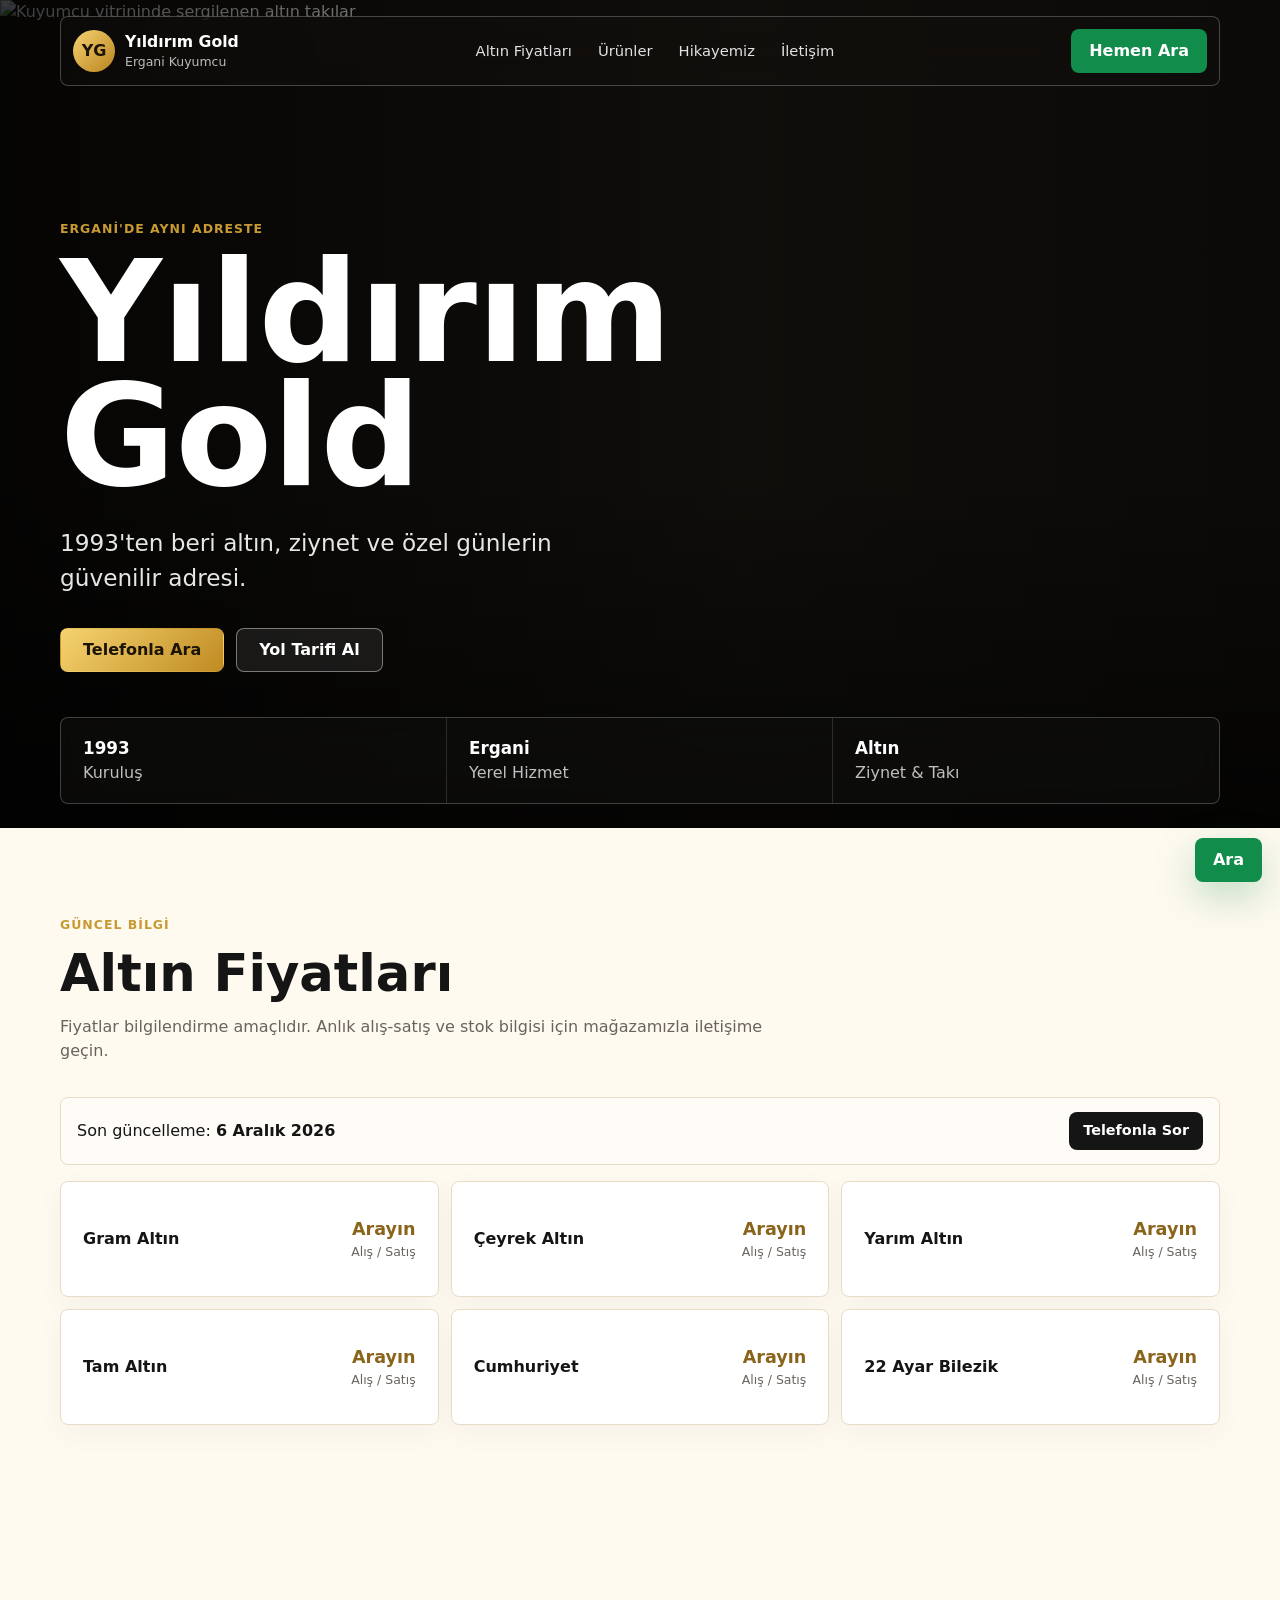
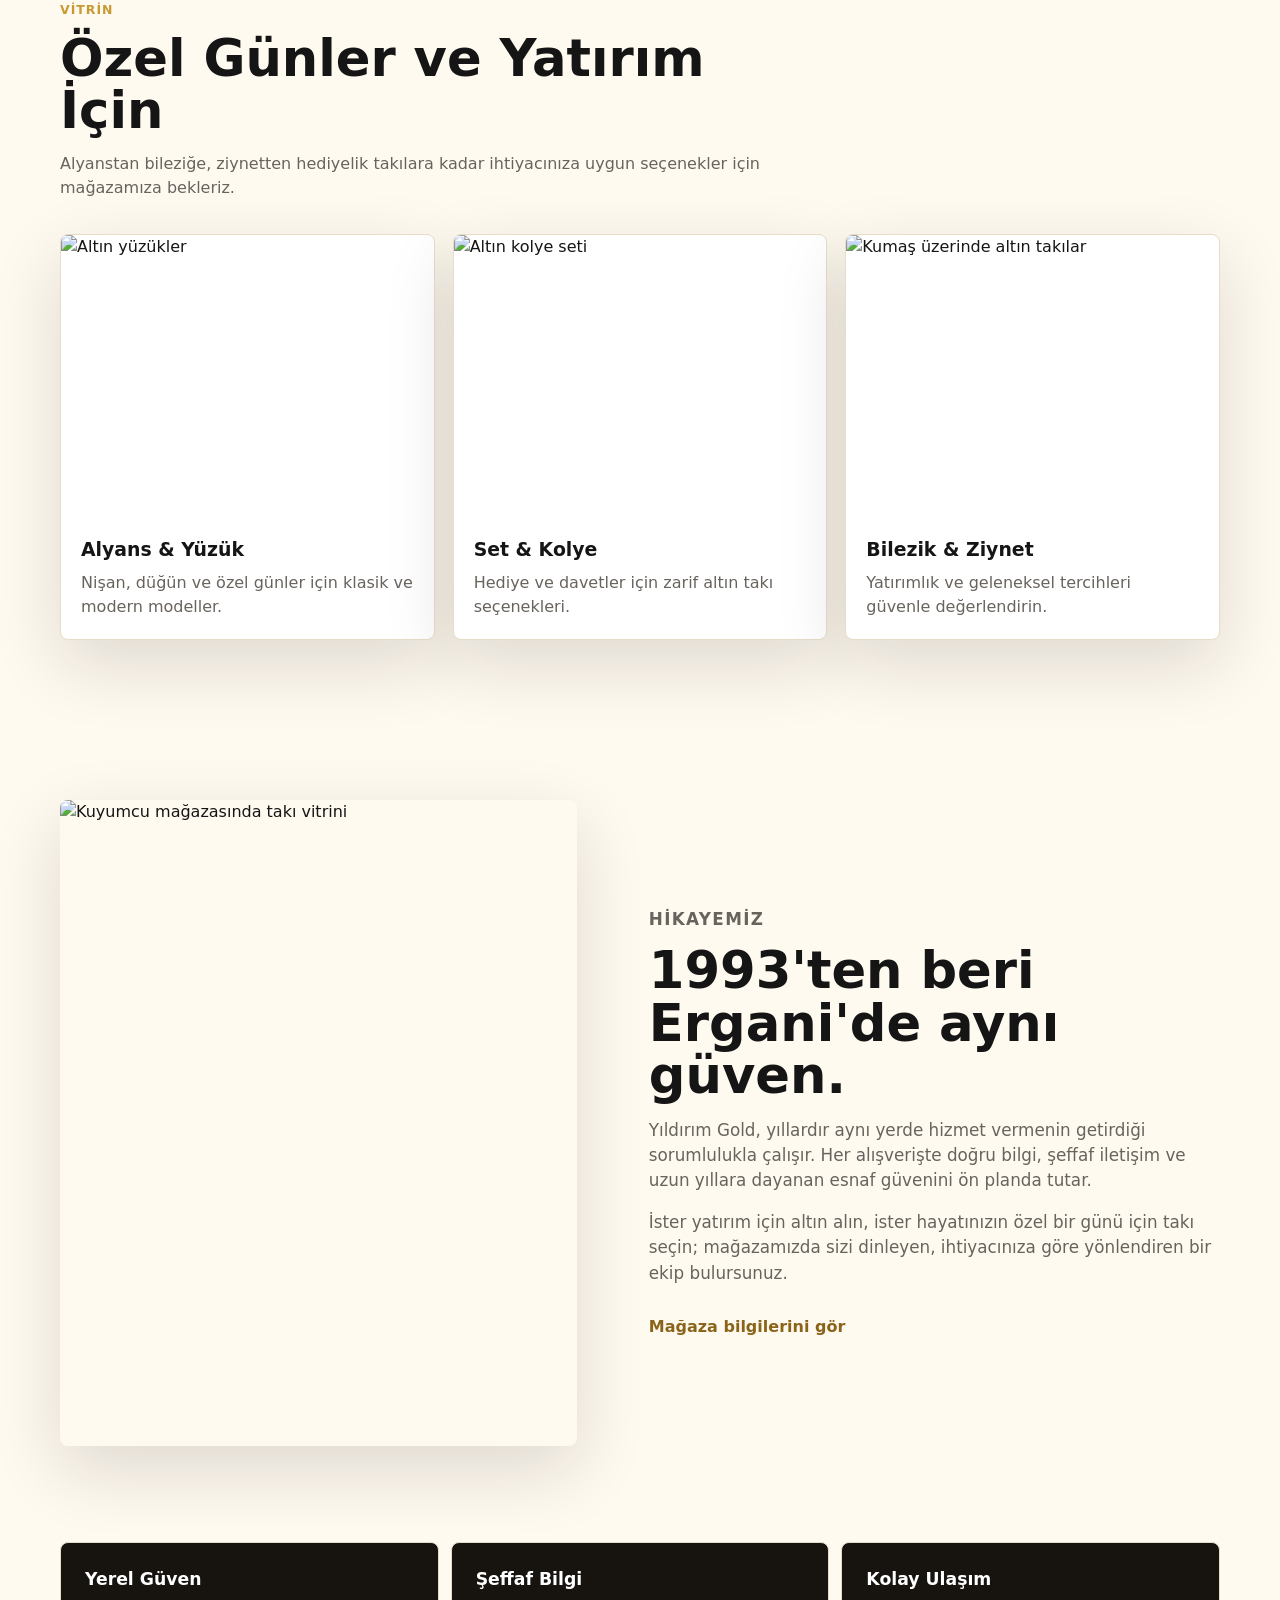
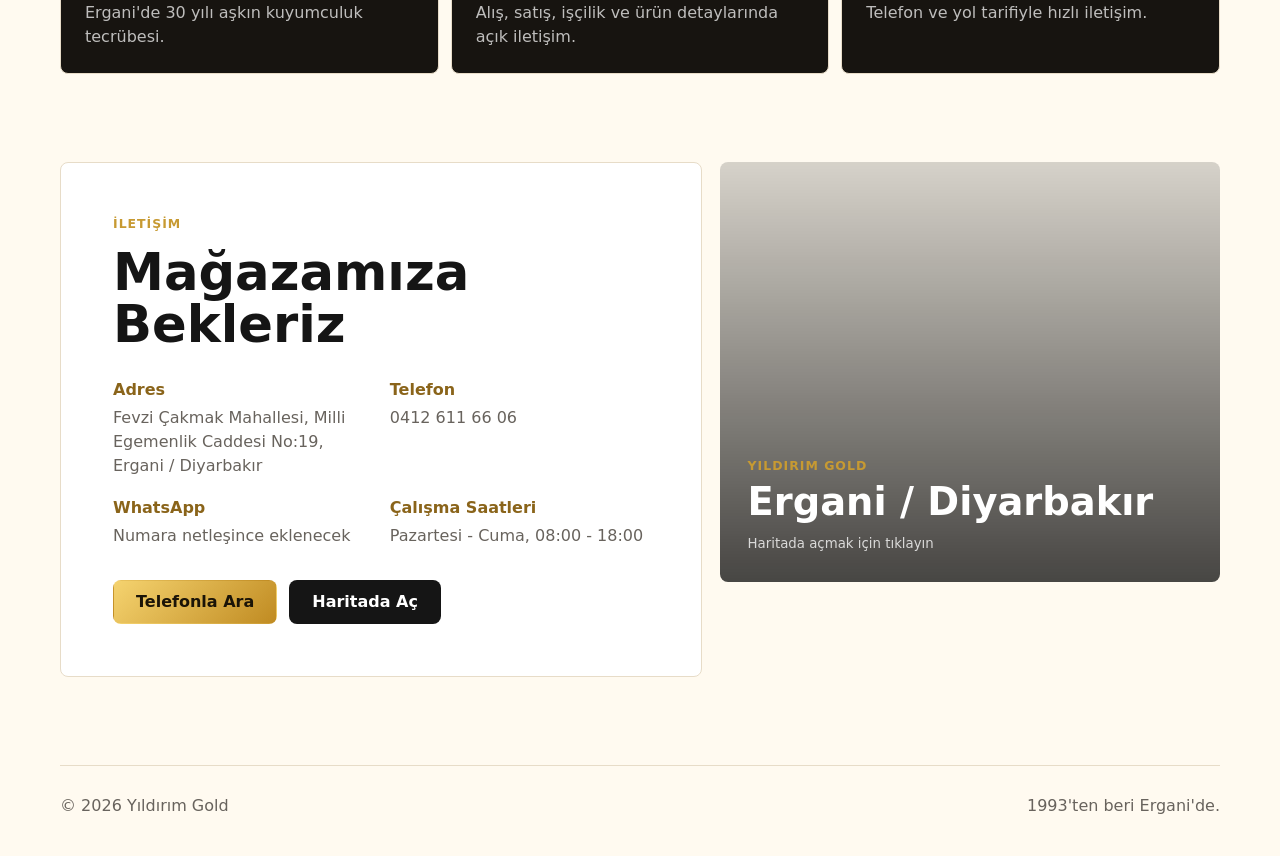
==== index.html @ 0af30cfc "Initial import" ====
<!doctype html>
<html lang="tr">
  <head>
    <meta charset="utf-8">
    <meta name="viewport" content="width=device-width, initial-scale=1">
    <title>Yıldırım Gold | 1993'ten Beri Ergani'de Kuyumcu</title>
    <meta name="description" content="Yıldırım Gold, 1993 yılından beri Ergani'de aynı adreste hizmet veren güvenilir kuyumcu. Altın, bilezik, alyans, ziynet ve yatırım altını için bize ulaşın.">
    <meta name="theme-color" content="#111111">
    <meta property="og:title" content="Yıldırım Gold">
    <meta property="og:description" content="1993'ten beri Ergani'de güvenle.">
    <meta property="og:type" content="website">
    <meta property="og:image" content="https://images.pexels.com/photos/29043373/pexels-photo-29043373.jpeg?auto=compress&cs=tinysrgb&w=1200">
    <link rel="preconnect" href="https://images.pexels.com">
    <link rel="icon" href="favicon.svg" type="image/svg+xml">
    <link rel="stylesheet" href="styles.css">
    <script type="application/ld+json">
      {
        "@context": "https://schema.org",
        "@type": "JewelryStore",
        "name": "Yıldırım Gold",
        "url": "https://yildirimgold.com",
        "telephone": "+904126116606",
        "address": {
          "@type": "PostalAddress",
          "streetAddress": "Fevzi Çakmak Mahallesi, Milli Egemenlik Caddesi No:19",
          "addressLocality": "Ergani",
          "addressRegion": "Diyarbakır",
          "postalCode": "21950",
          "addressCountry": "TR"
        },
        "foundingDate": "1993"
      }
    </script>
  </head>
  <body>
    <header class="site-header" data-header>
      <a class="brand" href="#top" aria-label="Yıldırım Gold ana sayfa">
        <span class="brand-mark">YG</span>
        <span>
          <strong>Yıldırım Gold</strong>
          <small>Ergani Kuyumcu</small>
        </span>
      </a>

      <button class="nav-toggle" type="button" aria-label="Menüyü aç" aria-expanded="false" data-nav-toggle>
        <span></span>
        <span></span>
      </button>

      <nav class="site-nav" data-nav>
        <a href="#fiyatlar">Altın Fiyatları</a>
        <a href="#urunler">Ürünler</a>
        <a href="#hikaye">Hikayemiz</a>
        <a href="#iletisim">İletişim</a>
      </nav>

      <a class="header-action" href="tel:+904126116606">Hemen Ara</a>
    </header>

    <main id="top">
      <section class="hero" aria-label="Yıldırım Gold tanıtım">
        <picture>
          <source media="(max-width: 700px)" srcset="https://images.pexels.com/photos/29043373/pexels-photo-29043373.jpeg?auto=compress&cs=tinysrgb&w=900">
          <img src="https://images.pexels.com/photos/29043373/pexels-photo-29043373.jpeg?auto=compress&cs=tinysrgb&w=1800" alt="Kuyumcu vitrininde sergilenen altın takılar">
        </picture>
        <div class="hero-overlay"></div>
        <div class="hero-content">
          <p class="eyebrow">Ergani'de aynı adreste</p>
          <h1>Yıldırım Gold</h1>
          <p class="hero-copy">1993'ten beri altın, ziynet ve özel günlerin güvenilir adresi.</p>
          <div class="hero-actions">
            <a class="btn btn-primary" href="tel:+904126116606">Telefonla Ara</a>
            <a class="btn btn-ghost" href="#iletisim">Yol Tarifi Al</a>
          </div>
        </div>
        <div class="hero-strip" aria-label="Öne çıkan bilgiler">
          <span><strong>1993</strong> Kuruluş</span>
          <span><strong>Ergani</strong> Yerel Hizmet</span>
          <span><strong>Altın</strong> Ziynet & Takı</span>
        </div>
      </section>

      <section class="section price-section" id="fiyatlar">
        <div class="section-heading">
          <p class="eyebrow">Güncel bilgi</p>
          <h2>Altın Fiyatları</h2>
          <p>Fiyatlar bilgilendirme amaçlıdır. Anlık alış-satış ve stok bilgisi için mağazamızla iletişime geçin.</p>
        </div>

        <div class="price-toolbar">
          <span>Son güncelleme: <strong data-updated-at>Bugün</strong></span>
          <a href="tel:+904126116606">Telefonla Sor</a>
        </div>

        <div class="price-grid" aria-label="Altın fiyat listesi">
          <article class="price-card">
            <span>Gram Altın</span>
            <div><strong>Arayın</strong><small>Alış / Satış</small></div>
          </article>
          <article class="price-card">
            <span>Çeyrek Altın</span>
            <div><strong>Arayın</strong><small>Alış / Satış</small></div>
          </article>
          <article class="price-card">
            <span>Yarım Altın</span>
            <div><strong>Arayın</strong><small>Alış / Satış</small></div>
          </article>
          <article class="price-card">
            <span>Tam Altın</span>
            <div><strong>Arayın</strong><small>Alış / Satış</small></div>
          </article>
          <article class="price-card">
            <span>Cumhuriyet</span>
            <div><strong>Arayın</strong><small>Alış / Satış</small></div>
          </article>
          <article class="price-card">
            <span>22 Ayar Bilezik</span>
            <div><strong>Arayın</strong><small>Alış / Satış</small></div>
          </article>
        </div>
      </section>

      <section class="section products-section" id="urunler">
        <div class="section-heading">
          <p class="eyebrow">Vitrin</p>
          <h2>Özel Günler ve Yatırım İçin</h2>
          <p>Alyanstan bileziğe, ziynetten hediyelik takılara kadar ihtiyacınıza uygun seçenekler için mağazamıza bekleriz.</p>
        </div>

        <div class="product-grid">
          <article class="product-card">
            <img src="https://images.pexels.com/photos/13895021/pexels-photo-13895021.jpeg?auto=compress&cs=tinysrgb&w=900" alt="Altın yüzükler">
            <div>
              <h3>Alyans & Yüzük</h3>
              <p>Nişan, düğün ve özel günler için klasik ve modern modeller.</p>
            </div>
          </article>
          <article class="product-card">
            <img src="https://images.pexels.com/photos/28347075/pexels-photo-28347075.jpeg?auto=compress&cs=tinysrgb&w=900" alt="Altın kolye seti">
            <div>
              <h3>Set & Kolye</h3>
              <p>Hediye ve davetler için zarif altın takı seçenekleri.</p>
            </div>
          </article>
          <article class="product-card">
            <img src="https://images.pexels.com/photos/28716970/pexels-photo-28716970.jpeg?auto=compress&cs=tinysrgb&w=900" alt="Kumaş üzerinde altın takılar">
            <div>
              <h3>Bilezik & Ziynet</h3>
              <p>Yatırımlık ve geleneksel tercihleri güvenle değerlendirin.</p>
            </div>
          </article>
        </div>
      </section>

      <section class="story-section" id="hikaye">
        <div class="story-media">
          <img src="https://images.pexels.com/photos/20858959/pexels-photo-20858959.jpeg?auto=compress&cs=tinysrgb&w=1100" alt="Kuyumcu mağazasında takı vitrini">
        </div>
        <div class="story-content">
          <p class="eyebrow">Hikayemiz</p>
          <h2>1993'ten beri Ergani'de aynı güven.</h2>
          <p>Yıldırım Gold, yıllardır aynı yerde hizmet vermenin getirdiği sorumlulukla çalışır. Her alışverişte doğru bilgi, şeffaf iletişim ve uzun yıllara dayanan esnaf güvenini ön planda tutar.</p>
          <p>İster yatırım için altın alın, ister hayatınızın özel bir günü için takı seçin; mağazamızda sizi dinleyen, ihtiyacınıza göre yönlendiren bir ekip bulursunuz.</p>
          <a class="text-link" href="#iletisim">Mağaza bilgilerini gör</a>
        </div>
      </section>

      <section class="section trust-section" aria-label="Yıldırım Gold hizmet anlayışı">
        <div class="trust-item">
          <strong>Yerel Güven</strong>
          <span>Ergani'de 30 yılı aşkın kuyumculuk tecrübesi.</span>
        </div>
        <div class="trust-item">
          <strong>Şeffaf Bilgi</strong>
          <span>Alış, satış, işçilik ve ürün detaylarında açık iletişim.</span>
        </div>
        <div class="trust-item">
          <strong>Kolay Ulaşım</strong>
          <span>Telefon ve yol tarifiyle hızlı iletişim.</span>
        </div>
      </section>

      <section class="contact-section" id="iletisim">
        <div class="contact-panel">
          <p class="eyebrow">İletişim</p>
          <h2>Mağazamıza Bekleriz</h2>
          <dl>
            <div>
              <dt>Adres</dt>
              <dd>Fevzi Çakmak Mahallesi, Milli Egemenlik Caddesi No:19, Ergani / Diyarbakır</dd>
            </div>
            <div>
              <dt>Telefon</dt>
              <dd><a href="tel:+904126116606">0412 611 66 06</a></dd>
            </div>
            <div>
              <dt>WhatsApp</dt>
              <dd>Numara netleşince eklenecek</dd>
            </div>
            <div>
              <dt>Çalışma Saatleri</dt>
              <dd>Pazartesi - Cuma, 08:00 - 18:00</dd>
            </div>
          </dl>
          <div class="contact-actions">
            <a class="btn btn-primary" href="tel:+904126116606">Telefonla Ara</a>
            <a class="btn btn-dark" href="https://www.google.com/maps/search/?api=1&query=Y%C4%B1ld%C4%B1r%C4%B1m%20Gold%20Fevzi%20%C3%87akmak%20Milli%20Egemenlik%20Caddesi%20No%3A19%20Ergani%20Diyarbak%C4%B1r" target="_blank" rel="noreferrer">Haritada Aç</a>
          </div>
        </div>
        <div class="map-panel" aria-label="Yıldırım Gold harita bağlantısı">
          <a href="https://www.google.com/maps/search/?api=1&query=Y%C4%B1ld%C4%B1r%C4%B1m%20Gold%20Fevzi%20%C3%87akmak%20Milli%20Egemenlik%20Caddesi%20No%3A19%20Ergani%20Diyarbak%C4%B1r" target="_blank" rel="noreferrer">
            <span>Yıldırım Gold</span>
            <strong>Ergani / Diyarbakır</strong>
            <small>Haritada açmak için tıklayın</small>
          </a>
        </div>
      </section>
    </main>

    <a class="floating-whatsapp" href="tel:+904126116606" aria-label="Yıldırım Gold telefon ara">Ara</a>

    <footer class="site-footer">
      <span>© <span data-year></span> Yıldırım Gold</span>
      <span>1993'ten beri Ergani'de.</span>
    </footer>

    <script src="script.js"></script>
  </body>
</html>
---- styles.css ----
:root {
  --ink: #151515;
  --muted: #68635d;
  --paper: #fffaf0;
  --surface: #ffffff;
  --line: #e7dcc8;
  --gold: #c79a32;
  --gold-dark: #8a641a;
  --green: #128c4a;
  --shadow: 0 24px 70px rgba(20, 17, 12, 0.14);
  --max: 1160px;
}

* {
  box-sizing: border-box;
}

html {
  scroll-behavior: smooth;
}

body {
  margin: 0;
  color: var(--ink);
  background: var(--paper);
  font-family: Inter, ui-sans-serif, system-ui, -apple-system, BlinkMacSystemFont, "Segoe UI", sans-serif;
  line-height: 1.5;
}

img {
  display: block;
  max-width: 100%;
}

a {
  color: inherit;
  text-decoration: none;
}

.site-header {
  position: fixed;
  inset: 0 0 auto;
  z-index: 30;
  display: grid;
  grid-template-columns: auto 1fr auto;
  align-items: center;
  gap: 24px;
  width: min(calc(100% - 32px), var(--max));
  margin: 16px auto 0;
  padding: 12px;
  border: 1px solid rgba(255, 255, 255, 0.24);
  border-radius: 8px;
  color: #fff;
  background: rgba(20, 18, 16, 0.42);
  backdrop-filter: blur(16px);
  transition: background 180ms ease, color 180ms ease, box-shadow 180ms ease;
}

.site-header.is-scrolled,
.site-header.is-open {
  color: var(--ink);
  background: rgba(255, 250, 240, 0.94);
  border-color: rgba(199, 154, 50, 0.18);
  box-shadow: 0 12px 40px rgba(20, 17, 12, 0.08);
}

.brand {
  display: inline-flex;
  align-items: center;
  gap: 10px;
  min-width: max-content;
}

.brand-mark {
  display: grid;
  place-items: center;
  width: 42px;
  height: 42px;
  border-radius: 50%;
  color: #1b1407;
  background: linear-gradient(135deg, #f6d372, #b9841d);
  font-weight: 800;
  letter-spacing: 0;
}

.brand strong,
.brand small {
  display: block;
}

.brand strong {
  font-size: 0.98rem;
}

.brand small {
  color: currentColor;
  opacity: 0.72;
  font-size: 0.78rem;
}

.site-nav {
  justify-self: center;
  display: flex;
  align-items: center;
  gap: 26px;
  font-size: 0.92rem;
}

.site-nav a {
  opacity: 0.88;
}

.site-nav a:hover {
  opacity: 1;
}

.header-action,
.btn,
.price-toolbar a,
.floating-whatsapp {
  display: inline-flex;
  align-items: center;
  justify-content: center;
  min-height: 44px;
  border-radius: 8px;
  font-weight: 700;
}

.header-action {
  padding: 0 18px;
  color: #fff;
  background: var(--green);
}

.nav-toggle {
  display: none;
  width: 44px;
  height: 44px;
  border: 0;
  border-radius: 8px;
  background: rgba(255, 255, 255, 0.16);
}

.nav-toggle span {
  display: block;
  width: 18px;
  height: 2px;
  margin: 5px auto;
  background: currentColor;
}

.hero {
  position: relative;
  min-height: 92vh;
  display: grid;
  align-items: end;
  overflow: hidden;
  color: #fff;
  background: #171410;
}

.hero picture,
.hero img,
.hero-overlay {
  position: absolute;
  inset: 0;
  width: 100%;
  height: 100%;
}

.hero img {
  object-fit: cover;
}

.hero-overlay {
  background:
    linear-gradient(90deg, rgba(0, 0, 0, 0.76), rgba(0, 0, 0, 0.28) 58%, rgba(0, 0, 0, 0.48)),
    linear-gradient(0deg, rgba(0, 0, 0, 0.68), rgba(0, 0, 0, 0.05) 42%);
}

.hero-content {
  position: relative;
  z-index: 1;
  width: min(calc(100% - 32px), var(--max));
  margin: 0 auto;
  padding: 180px 0 156px;
}

.eyebrow {
  margin: 0 0 12px;
  color: var(--gold);
  font-size: 0.78rem;
  font-weight: 800;
  letter-spacing: 0.08em;
  text-transform: uppercase;
}

.hero h1 {
  max-width: 780px;
  margin: 0;
  font-size: clamp(4rem, 11vw, 9.5rem);
  line-height: 0.88;
  letter-spacing: 0;
}

.hero-copy {
  max-width: 600px;
  margin: 28px 0 0;
  color: rgba(255, 255, 255, 0.9);
  font-size: clamp(1.15rem, 2vw, 1.45rem);
}

.hero-actions,
.contact-actions {
  display: flex;
  flex-wrap: wrap;
  gap: 12px;
  margin-top: 32px;
}

.btn {
  padding: 0 22px;
  border: 1px solid transparent;
}

.btn-primary {
  color: #1b1407;
  background: linear-gradient(135deg, #f5d36f, #c08b22);
}

.btn-ghost {
  color: #fff;
  border-color: rgba(255, 255, 255, 0.42);
  background: rgba(255, 255, 255, 0.08);
}

.btn-dark {
  color: #fff;
  background: var(--ink);
}

.hero-strip {
  position: absolute;
  z-index: 2;
  left: 50%;
  bottom: 24px;
  display: grid;
  grid-template-columns: repeat(3, 1fr);
  width: min(calc(100% - 32px), var(--max));
  transform: translateX(-50%);
  border: 1px solid rgba(255, 255, 255, 0.22);
  border-radius: 8px;
  background: rgba(18, 17, 15, 0.54);
  backdrop-filter: blur(12px);
}

.hero-strip span {
  padding: 18px 22px;
  border-right: 1px solid rgba(255, 255, 255, 0.14);
  color: rgba(255, 255, 255, 0.74);
}

.hero-strip span:last-child {
  border-right: 0;
}

.hero-strip strong {
  display: block;
  color: #fff;
  font-size: 1.05rem;
}

.section {
  width: min(calc(100% - 32px), var(--max));
  margin: 0 auto;
  padding: 88px 0;
}

.section-heading {
  max-width: 720px;
  margin-bottom: 34px;
}

.section-heading h2,
.story-content h2,
.contact-panel h2 {
  margin: 0;
  font-size: clamp(2rem, 4vw, 4rem);
  line-height: 1.02;
  letter-spacing: 0;
}

.section-heading p:not(.eyebrow),
.story-content p,
.contact-panel dd,
.trust-item span {
  color: var(--muted);
}

.price-toolbar {
  display: flex;
  align-items: center;
  justify-content: space-between;
  gap: 16px;
  margin-bottom: 16px;
  padding: 14px 16px;
  border: 1px solid var(--line);
  border-radius: 8px;
  background: rgba(255, 255, 255, 0.56);
}

.price-toolbar a {
  min-height: 38px;
  padding: 0 14px;
  color: #fff;
  background: var(--ink);
  font-size: 0.9rem;
}

.price-grid {
  display: grid;
  grid-template-columns: repeat(3, 1fr);
  gap: 12px;
}

.price-card {
  display: flex;
  align-items: center;
  justify-content: space-between;
  gap: 18px;
  min-height: 116px;
  padding: 22px;
  border: 1px solid var(--line);
  border-radius: 8px;
  background: var(--surface);
  box-shadow: 0 8px 30px rgba(20, 17, 12, 0.04);
}

.price-card span {
  font-weight: 800;
}

.price-card div {
  text-align: right;
}

.price-card strong,
.price-card small {
  display: block;
}

.price-card strong {
  color: var(--gold-dark);
  font-size: 1.1rem;
}

.price-card small {
  color: var(--muted);
  font-size: 0.78rem;
}

.product-grid {
  display: grid;
  grid-template-columns: repeat(3, 1fr);
  gap: 18px;
}

.product-card {
  overflow: hidden;
  border: 1px solid var(--line);
  border-radius: 8px;
  background: var(--surface);
  box-shadow: var(--shadow);
}

.product-card img {
  width: 100%;
  aspect-ratio: 4 / 3;
  object-fit: cover;
}

.product-card div {
  padding: 20px;
}

.product-card h3 {
  margin: 0 0 8px;
  font-size: 1.18rem;
}

.product-card p {
  margin: 0;
  color: var(--muted);
}

.story-section {
  display: grid;
  grid-template-columns: minmax(0, 0.95fr) minmax(0, 1.05fr);
  gap: clamp(28px, 6vw, 72px);
  align-items: center;
  width: min(calc(100% - 32px), var(--max));
  margin: 0 auto;
  padding: 72px 0 96px;
}

.story-media img {
  width: 100%;
  aspect-ratio: 4 / 5;
  object-fit: cover;
  border-radius: 8px;
  box-shadow: var(--shadow);
}

.story-content p {
  font-size: 1.05rem;
}

.text-link {
  display: inline-flex;
  margin-top: 12px;
  color: var(--gold-dark);
  font-weight: 800;
}

.trust-section {
  display: grid;
  grid-template-columns: repeat(3, 1fr);
  gap: 12px;
  padding-top: 0;
}

.trust-item {
  padding: 24px;
  border: 1px solid var(--line);
  border-radius: 8px;
  background: #171410;
}

.trust-item strong,
.trust-item span {
  display: block;
}

.trust-item strong {
  color: #fff;
  font-size: 1.08rem;
}

.trust-item span {
  margin-top: 8px;
  color: rgba(255, 255, 255, 0.72);
}

.contact-section {
  display: grid;
  grid-template-columns: minmax(0, 1fr) minmax(320px, 0.78fr);
  gap: 18px;
  width: min(calc(100% - 32px), var(--max));
  margin: 0 auto;
  padding: 0 0 88px;
}

.contact-panel,
.map-panel a {
  min-height: 420px;
  border-radius: 8px;
}

.contact-panel {
  padding: clamp(28px, 5vw, 52px);
  background: var(--surface);
  border: 1px solid var(--line);
}

.contact-panel dl {
  display: grid;
  grid-template-columns: repeat(2, 1fr);
  gap: 18px;
  margin: 28px 0 0;
}

.contact-panel dt {
  color: var(--gold-dark);
  font-weight: 800;
}

.contact-panel dd {
  margin: 4px 0 0;
}

.map-panel a {
  position: relative;
  display: flex;
  flex-direction: column;
  justify-content: end;
  padding: 28px;
  overflow: hidden;
  color: #fff;
  background:
    linear-gradient(0deg, rgba(0, 0, 0, 0.72), rgba(0, 0, 0, 0.16)),
    url("https://images.pexels.com/photos/31209274/pexels-photo-31209274.jpeg?auto=compress&cs=tinysrgb&w=1100") center/cover;
}

.map-panel span {
  color: var(--gold);
  font-weight: 800;
  text-transform: uppercase;
  letter-spacing: 0.08em;
  font-size: 0.78rem;
}

.map-panel strong {
  margin-top: 8px;
  font-size: clamp(1.8rem, 3vw, 3rem);
  line-height: 1;
}

.map-panel small {
  margin-top: 12px;
  color: rgba(255, 255, 255, 0.78);
}

.floating-whatsapp {
  position: fixed;
  right: 18px;
  bottom: 18px;
  z-index: 25;
  padding: 0 18px;
  color: #fff;
  background: var(--green);
  box-shadow: 0 14px 40px rgba(18, 140, 74, 0.28);
}

.site-footer {
  display: flex;
  justify-content: space-between;
  gap: 16px;
  width: min(calc(100% - 32px), var(--max));
  margin: 0 auto;
  padding: 28px 0 38px;
  border-top: 1px solid var(--line);
  color: var(--muted);
}

@media (max-width: 900px) {
  .site-header {
    grid-template-columns: auto auto;
  }

  .nav-toggle {
    display: block;
    justify-self: end;
    color: currentColor;
  }

  .site-nav,
  .header-action {
    display: none;
  }

  .site-header.is-open .site-nav {
    grid-column: 1 / -1;
    display: grid;
    justify-self: stretch;
    gap: 0;
    padding-top: 8px;
  }

  .site-header.is-open .site-nav a {
    padding: 13px 4px;
    border-top: 1px solid rgba(138, 100, 26, 0.14);
  }

  .price-grid,
  .product-grid,
  .trust-section,
  .contact-section,
  .story-section {
    grid-template-columns: 1fr;
  }

  .story-media img {
    aspect-ratio: 16 / 10;
  }
}

@media (max-width: 640px) {
  .site-header {
    width: calc(100% - 20px);
    margin-top: 10px;
  }

  .hero {
    min-height: 94vh;
  }

  .hero-content {
    width: calc(100% - 28px);
    padding: 142px 0 210px;
  }

  .hero h1 {
    font-size: clamp(3.45rem, 20vw, 5.2rem);
  }

  .hero-strip {
    grid-template-columns: 1fr;
    width: calc(100% - 28px);
  }

  .hero-strip span {
    padding: 12px 16px;
    border-right: 0;
    border-bottom: 1px solid rgba(255, 255, 255, 0.14);
  }

  .hero-strip span:last-child {
    border-bottom: 0;
  }

  .section,
  .story-section,
  .contact-section,
  .site-footer {
    width: calc(100% - 28px);
  }

  .section {
    padding: 68px 0;
  }

  .price-toolbar,
  .price-card {
    align-items: flex-start;
    flex-direction: column;
  }

  .price-card div {
    text-align: left;
  }

  .contact-panel dl {
    grid-template-columns: 1fr;
  }

  .contact-panel,
  .map-panel a {
    min-height: auto;
  }

  .map-panel a {
    min-height: 320px;
  }

  .site-footer {
    flex-direction: column;
  }
}
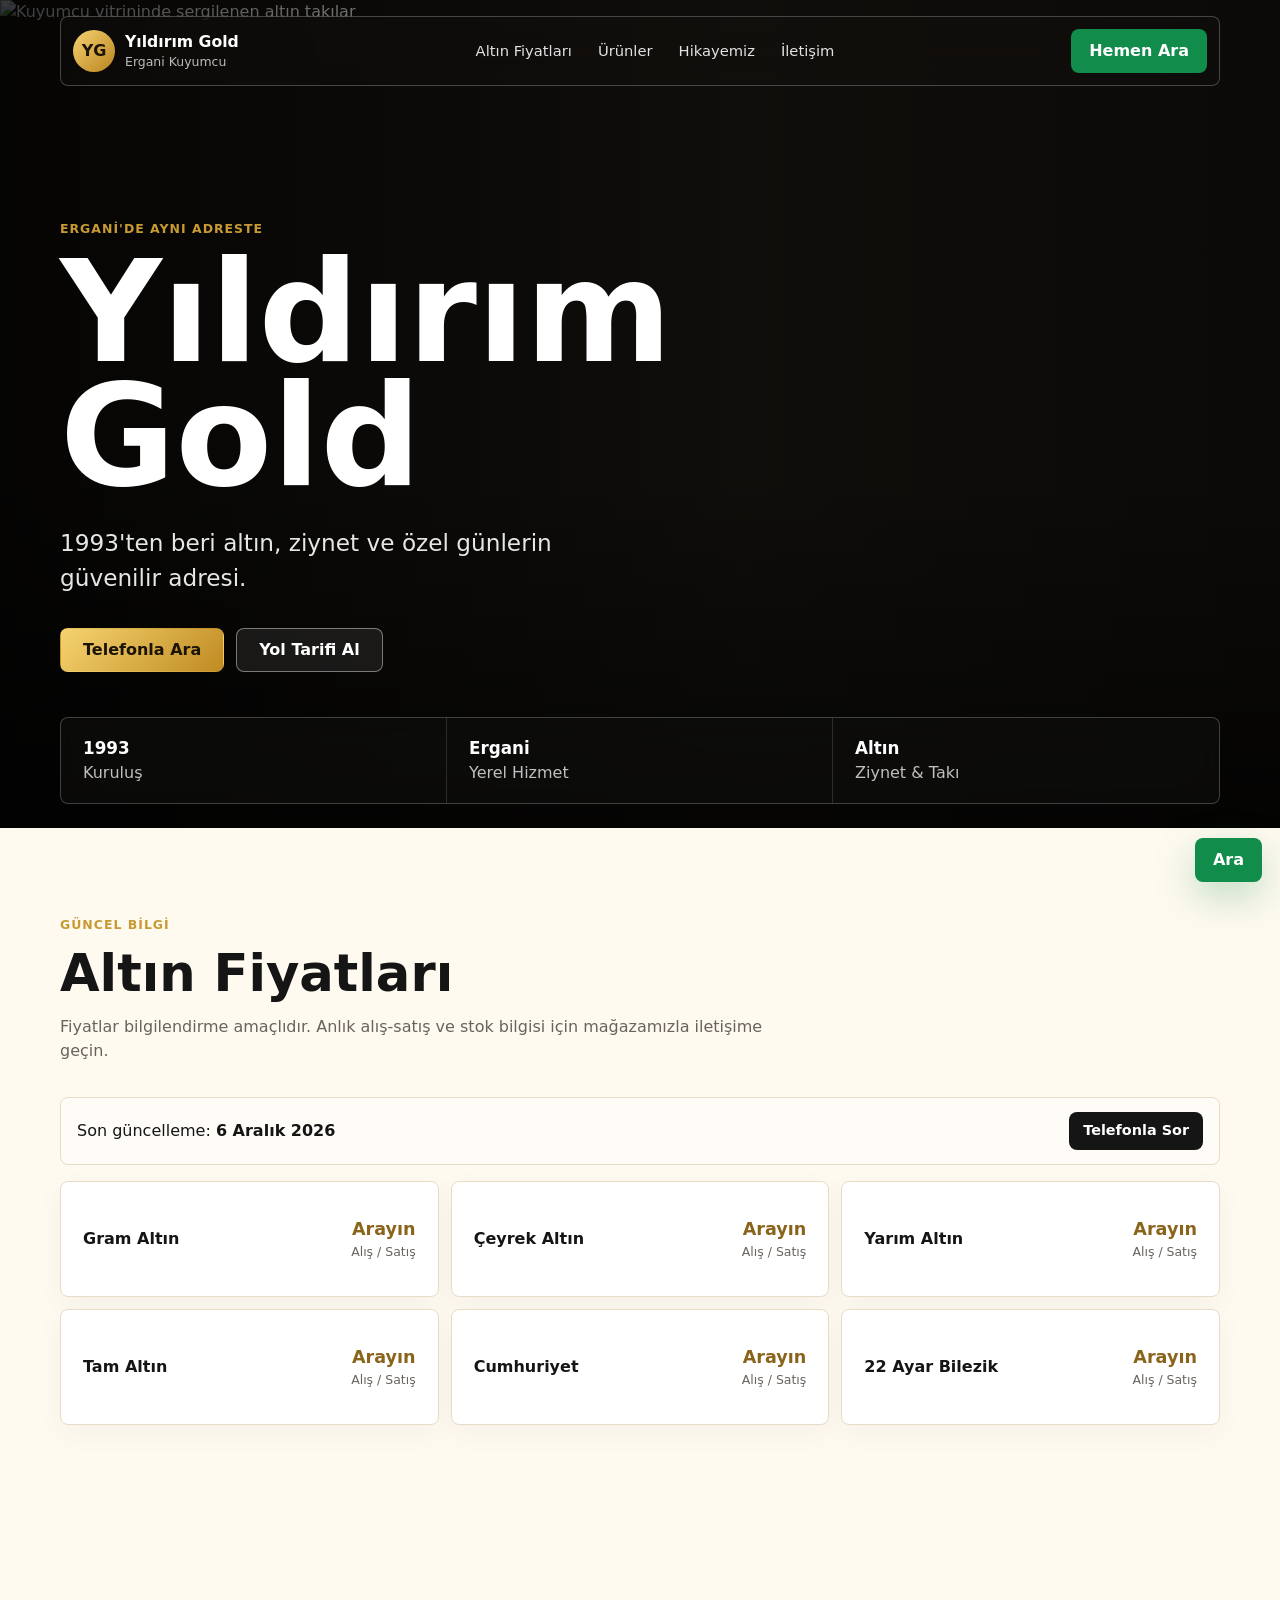
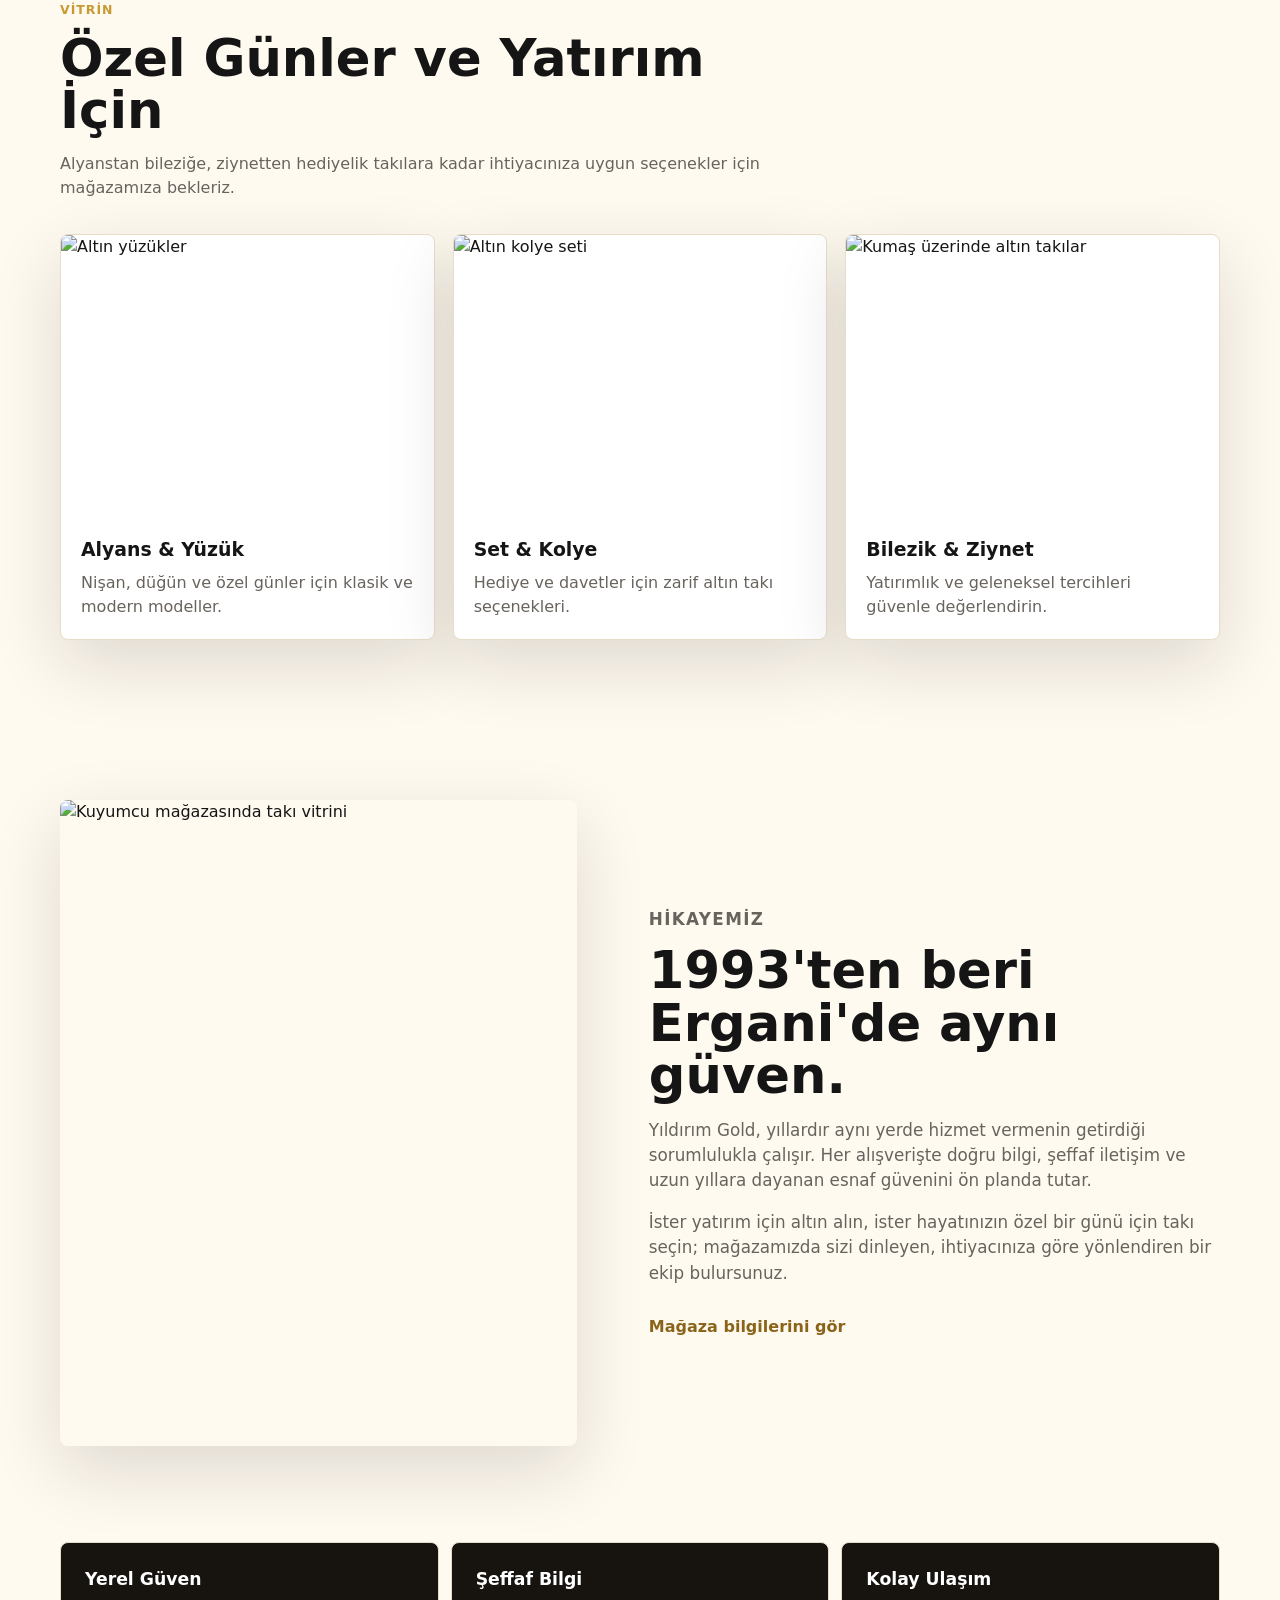
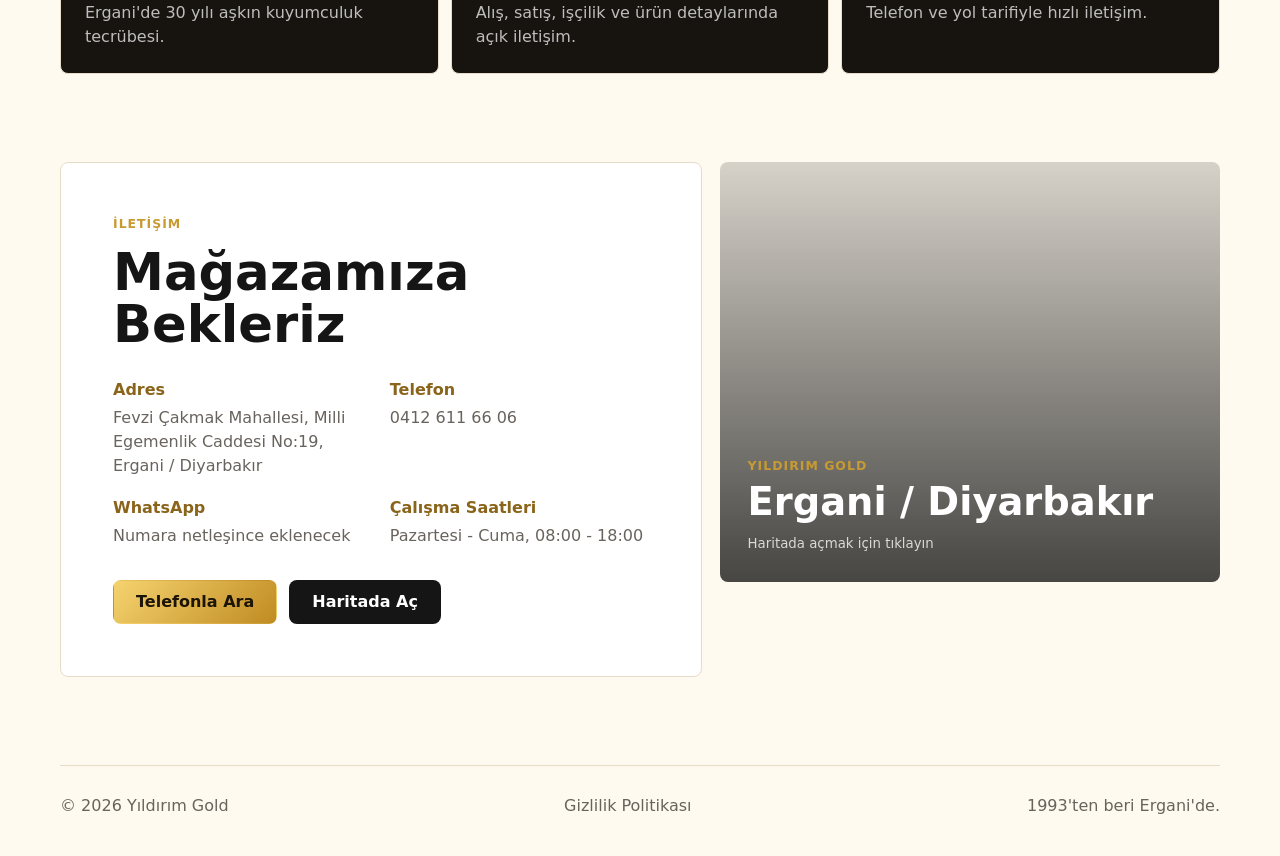
==== commit bd6782d1: "Add privacy policy and site updates" ====
--- a/index.html
+++ b/index.html
@@ -221,6 +221,7 @@
 
     <footer class="site-footer">
       <span>© <span data-year></span> Yıldırım Gold</span>
+      <a href="gizlilik-politikasi.html">Gizlilik Politikası</a>
       <span>1993'ten beri Ergani'de.</span>
     </footer>
 
--- a/styles.css
+++ b/styles.css
@@ -534,6 +534,8 @@
 .site-footer {
   display: flex;
   justify-content: space-between;
+  align-items: center;
+  flex-wrap: wrap;
   gap: 16px;
   width: min(calc(100% - 32px), var(--max));
   margin: 0 auto;
@@ -542,6 +544,26 @@
   color: var(--muted);
 }
 
+
+.site-footer a:hover { color: var(--gold-dark); }
+.legal-page { min-height: 100vh; }
+.legal-header { display:flex; align-items:center; justify-content:space-between; gap:24px; width:min(calc(100% - 32px), var(--max)); margin:0 auto; padding:24px 0; border-bottom:1px solid var(--line); }
+.legal-header .text-link { margin-top:0; }
+.legal-main { width:min(calc(100% - 32px), 860px); margin:0 auto; padding:72px 0 88px; }
+.legal-title { margin-bottom:44px; }
+.legal-title h1 { margin:0; font-size:clamp(2.6rem, 7vw, 5rem); line-height:.98; }
+.legal-title > p:last-child { margin:18px 0 0; color:var(--muted); }
+.legal-content { padding:clamp(24px, 6vw, 56px); border:1px solid var(--line); border-radius:8px; background:var(--surface); box-shadow:0 18px 60px rgba(20,17,12,.07); }
+.legal-content section + section { margin-top:38px; padding-top:38px; border-top:1px solid var(--line); }
+.legal-content h2 { margin:0 0 14px; font-size:clamp(1.25rem, 3vw, 1.6rem); }
+.legal-content p, .legal-content li, .legal-content address { color:var(--muted); }
+.legal-content p { margin:0; }
+.legal-content p + p { margin-top:14px; }
+.legal-content ul { margin:14px 0; padding-left:22px; }
+.legal-content li + li { margin-top:8px; }
+.legal-content address { margin-top:16px; font-style:normal; }
+.legal-content a { color:var(--gold-dark); font-weight:700; text-decoration:underline; text-underline-offset:3px; }
+@media (max-width:640px) { .legal-header { padding:16px 0; } .legal-header .brand small { display:none; } .legal-main { padding:48px 0 64px; } }
 @media (max-width: 900px) {
   .site-header {
     grid-template-columns: auto auto;
